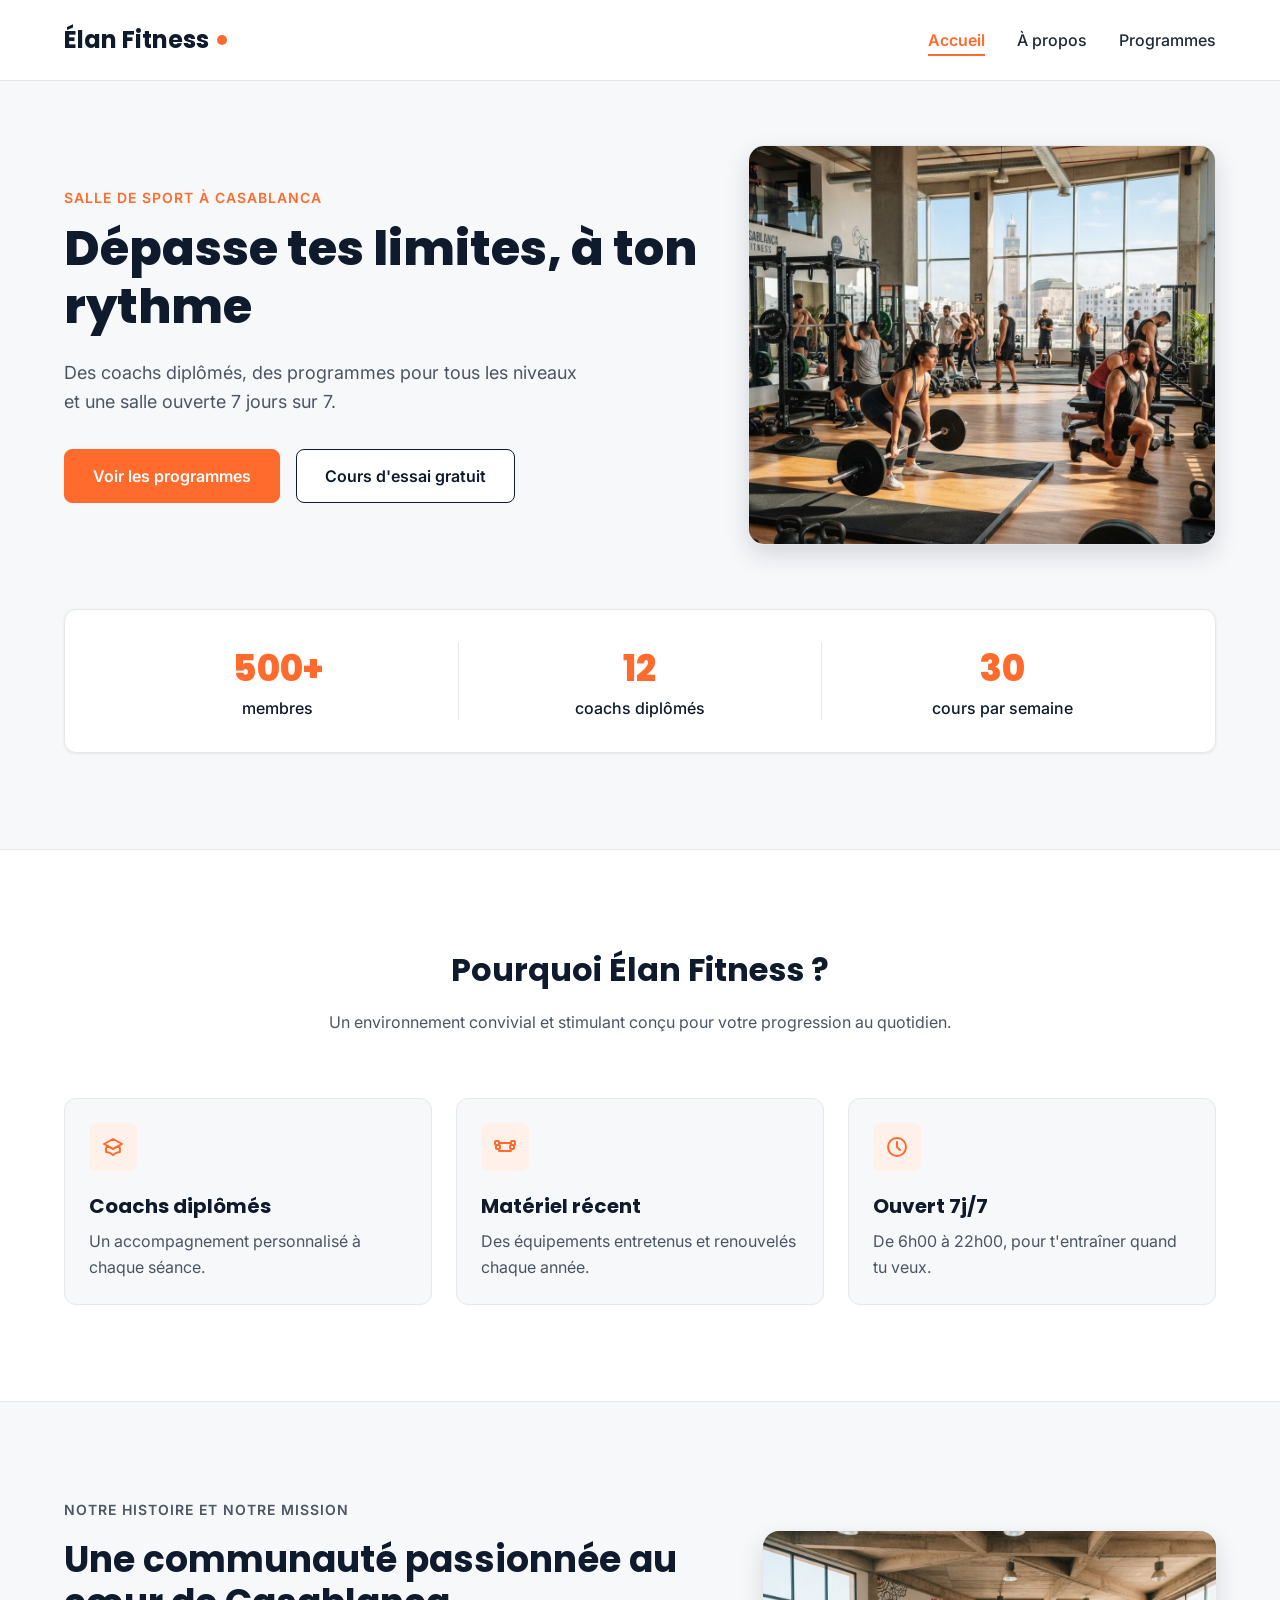
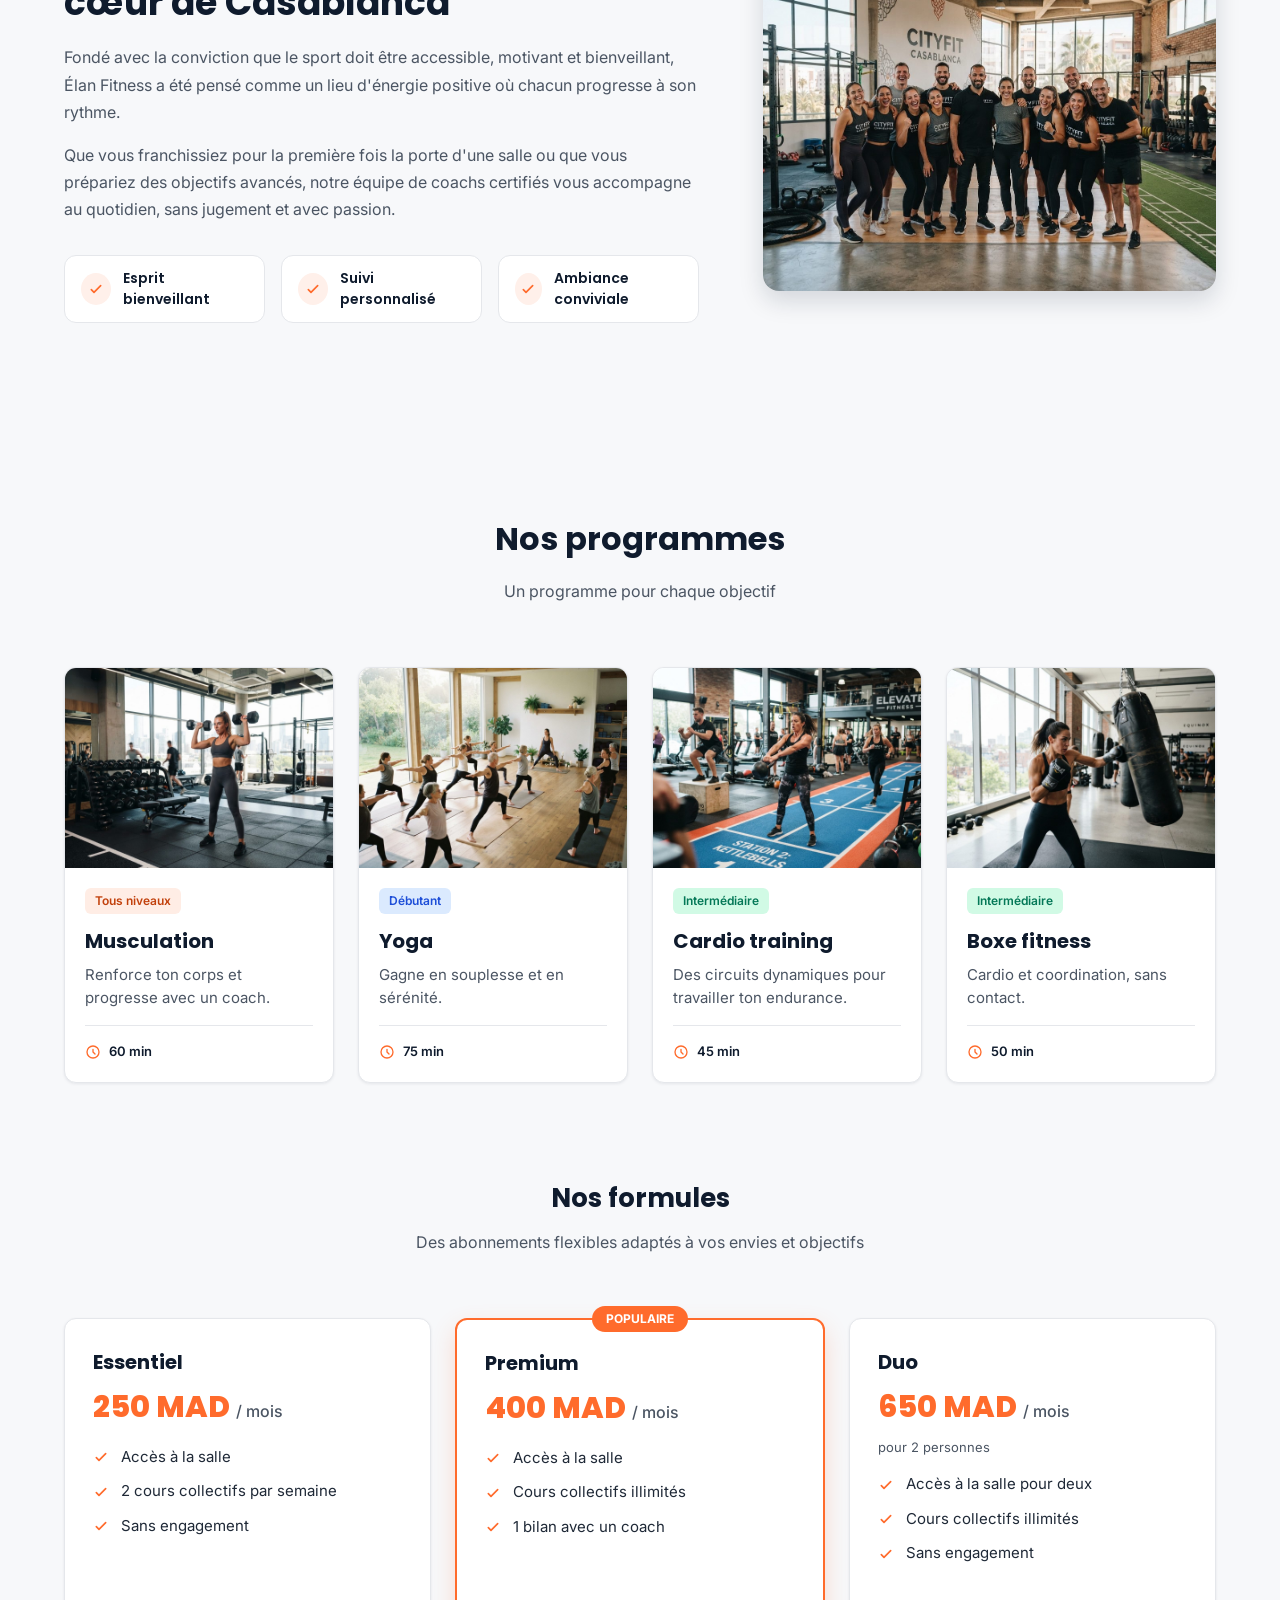
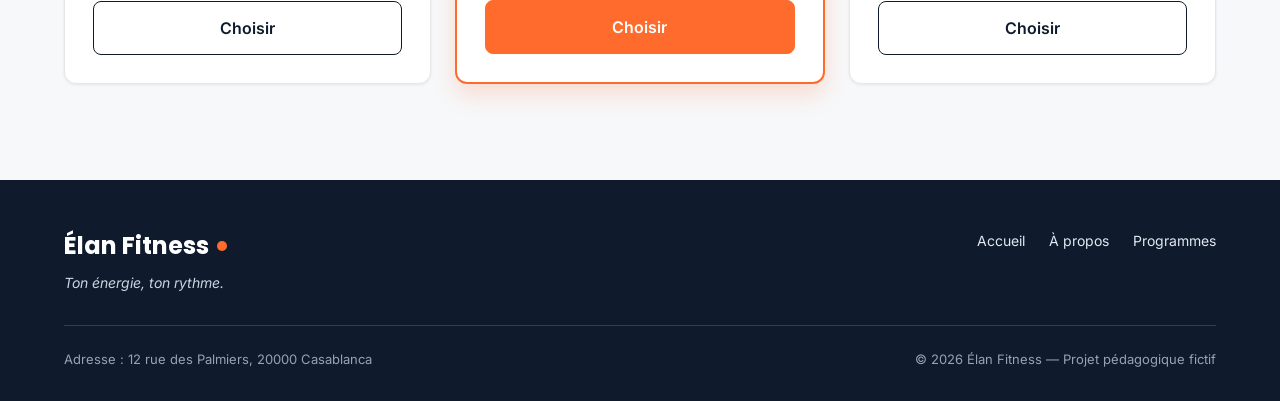
==== index.html @ 0b8c4fe3 "Initialisation du projet Élan Fitness" ====
<!DOCTYPE html>
<html lang="fr">
<head>
  <meta charset="UTF-8">
  <meta name="viewport" content="width=device-width, initial-scale=1">
  <meta name="description" content="Élan Fitness, salle de sport à Casablanca : musculation, yoga, cardio et boxe fitness avec des coachs diplômés. Réservez votre cours d'essai gratuit.">
  <title>Élan Fitness | Salle de sport à Casablanca</title>

  <link rel="preconnect" href="https://fonts.googleapis.com">
  <link rel="preconnect" href="https://fonts.gstatic.com" crossorigin>
  <link href="https://fonts.googleapis.com/css2?family=Inter:wght@400;500;600&family=Poppins:wght@600;700;800&display=swap" rel="stylesheet">

  <link rel="stylesheet" href="style.css">
</head>

<body>

  <header class="en-tete">
    <div class="conteneur en-tete-contenu">
      <a href="#accueil" class="logo">Élan Fitness</a>

      <nav aria-label="Navigation principale">
        <ul class="menu">
          <li><a href="#accueil" class="lien-actif">Accueil</a></li>
          <li><a href="#a-propos">À propos</a></li>
          <li><a href="#programmes">Programmes</a></li>
        </ul>
      </nav>
    </div>
  </header>

  <main>

    <section id="accueil" class="hero">
      <div class="conteneur">

        <div class="hero-contenu">
          <div class="hero-texte">
            <p class="sur-titre">Salle de sport à Casablanca</p>
            <h1>Dépasse tes limites, à ton rythme</h1>
            <p class="hero-description">
              Des coachs diplômés, des programmes pour tous les niveaux et une salle ouverte 7 jours sur 7.
            </p>
            <div class="boutons">
              <a href="#programmes" class="bouton bouton-principal">Voir les programmes</a>
              <a href="#contact" class="bouton bouton-secondaire">Cours d'essai gratuit</a>
            </div>
          </div>

          <img class="hero-image" src="img/hero.jpg" alt="Des personnes s'entraînent dans une salle de sport lumineuse à Casablanca">
        </div>

        <div class="chiffres">
          <div class="chiffre">
            <p class="chiffre-nombre">500+</p>
            <p>membres</p>
          </div>
          <div class="chiffre">
            <p class="chiffre-nombre">12</p>
            <p>coachs diplômés</p>
          </div>
          <div class="chiffre">
            <p class="chiffre-nombre">30</p>
            <p>cours par semaine</p>
          </div>
        </div>

      </div>
    </section>

    <section class="section section-blanche">
      <div class="conteneur">

        <div class="section-titre">
          <h2>Pourquoi Élan Fitness ?</h2>
          <p>Un environnement convivial et stimulant conçu pour votre progression au quotidien.</p>
        </div>

        <div class="cartes">
          <article class="carte carte-avantage">
            <div class="icone"><img src="img/icone-coach.svg" alt=""></div>
            <h3>Coachs diplômés</h3>
            <p>Un accompagnement personnalisé à chaque séance.</p>
          </article>

          <article class="carte carte-avantage">
            <div class="icone"><img src="img/icone-materiel.svg" alt=""></div>
            <h3>Matériel récent</h3>
            <p>Des équipements entretenus et renouvelés chaque année.</p>
          </article>

          <article class="carte carte-avantage">
            <div class="icone"><img src="img/icone-horloge.svg" alt=""></div>
            <h3>Ouvert 7j/7</h3>
            <p>De 6h00 à 22h00, pour t'entraîner quand tu veux.</p>
          </article>
        </div>

      </div>
    </section>

    <section id="a-propos" class="section">
      <div class="conteneur apropos-contenu">

        <div class="apropos-texte">
          <p class="sur-titre">Notre histoire et notre mission</p>
          <h2>Une communauté passionnée au cœur de Casablanca</h2>
          <p>
            Fondé avec la conviction que le sport doit être accessible, motivant et bienveillant,
            Élan Fitness a été pensé comme un lieu d'énergie positive où chacun progresse à son rythme.
          </p>
          <p>
            Que vous franchissiez pour la première fois la porte d'une salle ou que vous prépariez des
            objectifs avancés, notre équipe de coachs certifiés vous accompagne au quotidien, sans
            jugement et avec passion.
          </p>

          <ul class="valeurs">
            <li class="valeur">
              <div class="icone icone-petite"><img src="img/icone-check.svg" alt=""></div>
              <span>Esprit bienveillant</span>
            </li>
            <li class="valeur">
              <div class="icone icone-petite"><img src="img/icone-check.svg" alt=""></div>
              <span>Suivi personnalisé</span>
            </li>
            <li class="valeur">
              <div class="icone icone-petite"><img src="img/icone-check.svg" alt=""></div>
              <span>Ambiance conviviale</span>
            </li>
          </ul>
        </div>

        <img class="apropos-image" src="img/equipe.jpg" alt="L'équipe de coachs d'Élan Fitness réunie dans la salle">

      </div>
    </section>

    <section id="programmes" class="section">
      <div class="conteneur">

        <div class="section-titre">
          <h2>Nos programmes</h2>
          <p>Un programme pour chaque objectif</p>
        </div>

        <div class="cartes">

          <article class="carte carte-programme">
            <img src="img/musculation.jpg" alt="Une sportive soulève des haltères dans l'espace musculation">
            <div class="programme-corps">
              <span class="etiquette etiquette-orange">Tous niveaux</span>
              <h3>Musculation</h3>
              <p>Renforce ton corps et progresse avec un coach.</p>
              <p class="duree"><img src="img/icone-duree.svg" alt="">60 min</p>
            </div>
          </article>

          <article class="carte carte-programme">
            <img src="img/yoga.jpg" alt="Un groupe pratique le yoga sur des tapis dans une salle lumineuse">
            <div class="programme-corps">
              <span class="etiquette etiquette-bleue">Débutant</span>
              <h3>Yoga</h3>
              <p>Gagne en souplesse et en sérénité.</p>
              <p class="duree"><img src="img/icone-duree.svg" alt="">75 min</p>
            </div>
          </article>

          <article class="carte carte-programme">
            <img src="img/cardio.jpg" alt="Des sportifs suivent un circuit de cardio training avec des kettlebells">
            <div class="programme-corps">
              <span class="etiquette etiquette-verte">Intermédiaire</span>
              <h3>Cardio training</h3>
              <p>Des circuits dynamiques pour travailler ton endurance.</p>
              <p class="duree"><img src="img/icone-duree.svg" alt="">45 min</p>
            </div>
          </article>

          <article class="carte carte-programme">
            <img src="img/boxe.jpg" alt="Une sportive frappe un sac de frappe pendant un cours de boxe fitness">
            <div class="programme-corps">
              <span class="etiquette etiquette-verte">Intermédiaire</span>
              <h3>Boxe fitness</h3>
              <p>Cardio et coordination, sans contact.</p>
              <p class="duree"><img src="img/icone-duree.svg" alt="">50 min</p>
            </div>
          </article>

        </div>

        <div class="formules">

          <div class="section-titre">
            <h3>Nos formules</h3>
            <p>Des abonnements flexibles adaptés à vos envies et objectifs</p>
          </div>

          <div class="cartes">

            <article class="carte formule">
              <h4>Essentiel</h4>
              <p class="prix">250 MAD <span>/ mois</span></p>
              <ul class="formule-liste">
                <li>Accès à la salle</li>
                <li>2 cours collectifs par semaine</li>
                <li>Sans engagement</li>
              </ul>
              <a href="#contact" class="bouton bouton-secondaire">Choisir</a>
            </article>

            <article class="carte formule formule-populaire">
              <p class="badge-populaire">Populaire</p>
              <h4>Premium</h4>
              <p class="prix">400 MAD <span>/ mois</span></p>
              <ul class="formule-liste">
                <li>Accès à la salle</li>
                <li>Cours collectifs illimités</li>
                <li>1 bilan avec un coach</li>
              </ul>
              <a href="#contact" class="bouton bouton-principal">Choisir</a>
            </article>

            <article class="carte formule">
              <h4>Duo</h4>
              <p class="prix">650 MAD <span>/ mois</span></p>
              <p class="prix-note">pour 2 personnes</p>
              <ul class="formule-liste">
                <li>Accès à la salle pour deux</li>
                <li>Cours collectifs illimités</li>
                <li>Sans engagement</li>
              </ul>
              <a href="#contact" class="bouton bouton-secondaire">Choisir</a>
            </article>

          </div>
        </div>

      </div>
    </section>

  </main>

  <footer class="pied-de-page">
    <div class="conteneur">

      <div class="pied-haut">
        <div>
          <p class="logo logo-clair">Élan Fitness</p>
          <p class="slogan">Ton énergie, ton rythme.</p>
        </div>

        <nav aria-label="Navigation du pied de page">
          <ul class="menu menu-pied">
            <li><a href="#accueil">Accueil</a></li>
            <li><a href="#a-propos">À propos</a></li>
            <li><a href="#programmes">Programmes</a></li>
          </ul>
        </nav>
      </div>

      <div class="pied-bas">
        <p>Adresse : 12 rue des Palmiers, 20000 Casablanca</p>
        <p>&copy; 2026 Élan Fitness — Projet pédagogique fictif</p>
      </div>

    </div>
  </footer>

</body>
</html>
---- style.css ----
* {
  box-sizing: border-box;
  margin: 0;
  padding: 0;
}

html {
  scroll-behavior: smooth;
}

body {
  font-family: 'Inter', Arial, sans-serif;
  font-size: 16px;
  line-height: 1.5;
  color: #1F2937;
  background-color: #F7F8FA;
}

h1, h2, h3, h4 {
  font-family: 'Poppins', Arial, sans-serif;
  color: #0F1B2D;
}

a {
  color: inherit;
  text-decoration: none;
}

ul {
  list-style: none;
}

img {
  display: block;
  max-width: 100%;
}

a:focus-visible,
button:focus-visible {
  outline: 3px solid #FF6B2C;
  outline-offset: 2px;
}

.conteneur {
  width: 100%;
  max-width: 1200px;
  margin: 0 auto;
  padding: 0 24px;
}

.section {
  padding: 96px 0;
}

.section-blanche {
  background-color: #FFFFFF;
  border-top: 1px solid #E5E7EB;
  border-bottom: 1px solid #E5E7EB;
}

.section-titre {
  max-width: 640px;
  margin: 0 auto 64px;
  text-align: center;
}

.section-titre h2 {
  font-size: 32px;
  margin-bottom: 16px;
}

.section-titre h3 {
  font-size: 26px;
  margin-bottom: 12px;
}

.section-titre p {
  color: #4B5563;
}

.sur-titre {
  font-size: 14px;
  font-weight: 600;
  color: #FF6B2C;
  text-transform: uppercase;
  letter-spacing: 1px;
  margin-bottom: 12px;
}

.bouton {
  display: inline-block;
  padding: 14px 28px;
  border-radius: 8px;
  font-size: 16px;
  font-weight: 600;
  text-align: center;
  cursor: pointer;
}

.bouton-principal {
  background-color: #FF6B2C;
  border: 1px solid #FF6B2C;
  color: #FFFFFF;
}

.bouton-principal:hover {
  background-color: #F05817;
}

.bouton-secondaire {
  background-color: #FFFFFF;
  border: 1px solid #0F1B2D;
  color: #0F1B2D;
}

.bouton-secondaire:hover {
  background-color: #F3F4F6;
}

.cartes {
  display: flex;
  gap: 24px;
}

.carte {
  flex: 1;
  background-color: #FFFFFF;
  border: 1px solid #E5E7EB;
  border-radius: 12px;
  box-shadow: 0 1px 3px rgba(15, 27, 45, 0.08);
}

.icone {
  width: 48px;
  height: 48px;
  background-color: #FFF0EA;
  border-radius: 8px;
  display: flex;
  align-items: center;
  justify-content: center;
}

.icone img {
  width: 24px;
  height: 24px;
}

.icone-petite {
  width: 32px;
  height: 32px;
  border-radius: 50%;
}

.icone-petite img {
  width: 16px;
  height: 16px;
}

.en-tete {
  position: sticky;
  top: 0;
  z-index: 10;
  background-color: #FFFFFF;
  border-bottom: 1px solid #E5E7EB;
}

.en-tete-contenu {
  height: 80px;
  display: flex;
  align-items: center;
  justify-content: space-between;
}

.logo {
  display: flex;
  align-items: center;
  font-family: 'Poppins', Arial, sans-serif;
  font-size: 24px;
  font-weight: 700;
  color: #0F1B2D;
}

.logo::after {
  content: "";
  width: 10px;
  height: 10px;
  margin-left: 8px;
  background-color: #FF6B2C;
  border-radius: 50%;
}

.menu {
  display: flex;
  gap: 32px;
}

.menu a {
  font-weight: 500;
  padding-bottom: 4px;
  border-bottom: 2px solid transparent;
}

.menu a:hover {
  color: #FF6B2C;
}

.menu .lien-actif {
  color: #FF6B2C;
  font-weight: 600;
  border-bottom-color: #FF6B2C;
}

.hero {
  padding: 64px 0 96px;
}

.hero-contenu {
  display: flex;
  align-items: center;
  gap: 32px;
}

.hero-texte {
  flex: 7;
}

.hero-texte h1 {
  font-size: 48px;
  font-weight: 800;
  line-height: 1.2;
  margin-bottom: 24px;
}

.hero-description {
  max-width: 520px;
  font-size: 18px;
  line-height: 1.6;
  color: #4B5563;
  margin-bottom: 32px;
}

.boutons {
  display: flex;
  flex-wrap: wrap;
  gap: 16px;
}

.hero-image {
  flex: 5;
  min-width: 0;
  height: 400px;
  object-fit: cover;
  border-radius: 16px;
  border: 1px solid #E5E7EB;
  box-shadow: 0 10px 25px rgba(15, 27, 45, 0.15);
}

.chiffres {
  display: flex;
  margin-top: 64px;
  padding: 32px;
  background-color: #FFFFFF;
  border: 1px solid #E5E7EB;
  border-radius: 12px;
  box-shadow: 0 1px 3px rgba(15, 27, 45, 0.08);
}

.chiffre {
  flex: 1;
  text-align: center;
  font-weight: 500;
  color: #0F1B2D;
}

.chiffre + .chiffre {
  border-left: 1px solid #E5E7EB;
}

.chiffre-nombre {
  font-family: 'Poppins', Arial, sans-serif;
  font-size: 36px;
  font-weight: 800;
  color: #FF6B2C;
}

.carte-avantage {
  padding: 24px;
  background-color: #F7F8FA;
  box-shadow: none;
}

.carte-avantage .icone {
  margin-bottom: 20px;
}

.carte-avantage h3 {
  font-size: 20px;
  margin-bottom: 8px;
}

.carte-avantage p {
  color: #4B5563;
  line-height: 1.6;
}

.apropos-contenu {
  display: flex;
  align-items: center;
  gap: 64px;
}

.apropos-texte {
  flex: 7;
}

.apropos-texte h2 {
  font-size: 36px;
  line-height: 1.2;
  margin-bottom: 20px;
}

.apropos-texte p {
  color: #4B5563;
  line-height: 1.7;
  margin-bottom: 16px;
}

.valeurs {
  display: flex;
  gap: 16px;
  margin-top: 32px;
}

.valeur {
  flex: 1;
  display: flex;
  align-items: center;
  gap: 12px;
  padding: 12px 16px;
  background-color: #FFFFFF;
  border: 1px solid #E5E7EB;
  border-radius: 12px;
  font-family: 'Poppins', Arial, sans-serif;
  font-size: 14px;
  font-weight: 600;
  color: #0F1B2D;
}

.apropos-image {
  flex: 5;
  min-width: 0;
  height: 360px;
  object-fit: cover;
  border-radius: 16px;
  box-shadow: 0 10px 25px rgba(15, 27, 45, 0.15);
}

.carte-programme {
  display: flex;
  flex-direction: column;
  overflow: hidden;
}

.carte-programme > img {
  width: 100%;
  height: 200px;
  object-fit: cover;
}

.programme-corps {
  flex: 1;
  display: flex;
  flex-direction: column;
  padding: 20px;
}

.programme-corps h3 {
  font-size: 20px;
  margin-bottom: 8px;
}

.programme-corps p {
  font-size: 15px;
  color: #4B5563;
}

.etiquette {
  align-self: flex-start;
  padding: 4px 10px;
  margin-bottom: 12px;
  border-radius: 6px;
  font-size: 12px;
  font-weight: 600;
}

.etiquette-orange {
  background-color: #FFEDE5;
  color: #C2410C;
}

.etiquette-bleue {
  background-color: #DBEAFE;
  color: #1D4ED8;
}

.etiquette-verte {
  background-color: #D1FAE5;
  color: #047857;
}

.programme-corps .duree {
  display: flex;
  align-items: center;
  gap: 8px;
  margin-top: auto;
  padding-top: 16px;
  border-top: 1px solid #E5E7EB;
  font-size: 13px;
  font-weight: 600;
  color: #0F1B2D;
}

.programme-corps h3 + p {
  margin-bottom: 16px;
}

.duree img {
  width: 16px;
  height: 16px;
}

.formules {
  margin-top: 96px;
}

.formule {
  position: relative;
  display: flex;
  flex-direction: column;
  padding: 28px;
}

.formule h4 {
  font-size: 20px;
}

.prix {
  margin: 8px 0 16px;
  font-family: 'Poppins', Arial, sans-serif;
  font-size: 30px;
  font-weight: 800;
  color: #FF6B2C;
}

.prix span {
  font-family: 'Inter', Arial, sans-serif;
  font-size: 16px;
  font-weight: 500;
  color: #4B5563;
}

.prix-note {
  margin: -8px 0 16px;
  font-size: 13px;
  color: #4B5563;
}

.formule-liste {
  flex: 1;
  margin-bottom: 24px;
}

.formule-liste li {
  padding-left: 28px;
  margin-bottom: 12px;
  font-size: 15px;
  background-image: url('img/icone-check.svg');
  background-repeat: no-repeat;
  background-position: left center;
  background-size: 16px;
}

.formule .bouton {
  display: block;
}

.formule-populaire {
  border: 2px solid #FF6B2C;
  box-shadow: 0 10px 25px rgba(255, 107, 44, 0.2);
}

.badge-populaire {
  position: absolute;
  top: -14px;
  left: 50%;
  transform: translateX(-50%);
  padding: 4px 14px;
  background-color: #FF6B2C;
  border-radius: 999px;
  font-size: 12px;
  font-weight: 700;
  text-transform: uppercase;
  color: #FFFFFF;
}

.pied-de-page {
  padding: 48px 0 32px;
  background-color: #0F1B2D;
  color: #FFFFFF;
}

.pied-haut {
  display: flex;
  justify-content: space-between;
  align-items: flex-start;
  padding-bottom: 32px;
  border-bottom: 1px solid rgba(255, 255, 255, 0.15);
}

.logo-clair {
  color: #FFFFFF;
}

.slogan {
  margin-top: 8px;
  font-size: 14px;
  font-style: italic;
  color: #CBD5E1;
}

.menu-pied {
  gap: 24px;
}

.menu-pied a {
  font-size: 14px;
  font-weight: 400;
  color: #E2E8F0;
}

.pied-bas {
  display: flex;
  justify-content: space-between;
  margin-top: 24px;
  font-size: 13px;
  color: #94A3B8;
}
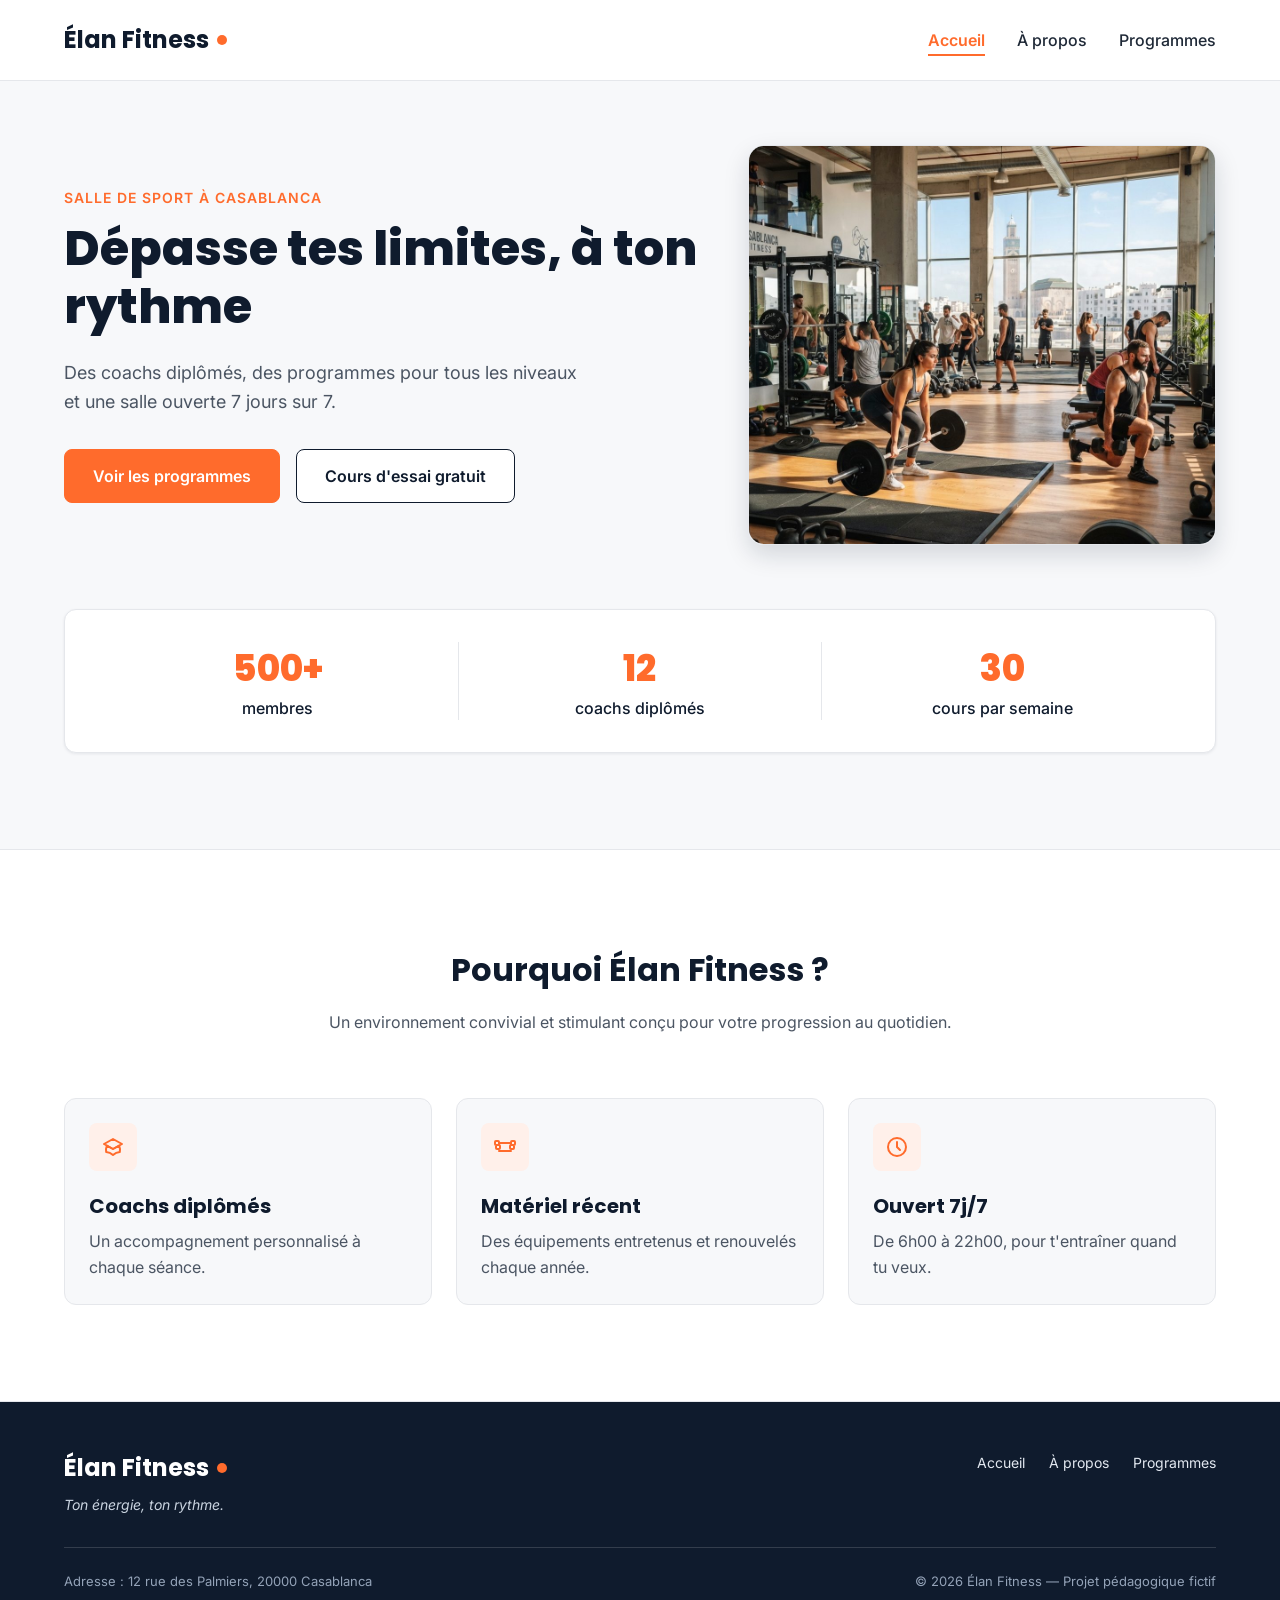
==== commit 267c0f63: "corriger un erreur dans programme.html" ====
--- a/index.html
+++ b/index.html
@@ -17,13 +17,13 @@
 
   <header class="en-tete">
     <div class="conteneur en-tete-contenu">
-      <a href="#accueil" class="logo">Élan Fitness</a>
+      <a href="index.html" class="logo">Élan Fitness</a>
 
       <nav aria-label="Navigation principale">
         <ul class="menu">
-          <li><a href="#accueil" class="lien-actif">Accueil</a></li>
-          <li><a href="#a-propos">À propos</a></li>
-          <li><a href="#programmes">Programmes</a></li>
+          <li><a href="index.html" class="lien-actif">Accueil</a></li>
+          <li><a href="a_propos.html">À propos</a></li>
+          <li><a href="programme.html">Programmes</a></li>
         </ul>
       </nav>
     </div>
@@ -42,8 +42,8 @@
               Des coachs diplômés, des programmes pour tous les niveaux et une salle ouverte 7 jours sur 7.
             </p>
             <div class="boutons">
-              <a href="#programmes" class="bouton bouton-principal">Voir les programmes</a>
-              <a href="#contact" class="bouton bouton-secondaire">Cours d'essai gratuit</a>
+              <a href="programme.html" class="bouton bouton-principal">Voir les programmes</a>
+              <a href="contact.html" class="bouton bouton-secondaire">Cours d'essai gratuit</a>
             </div>
           </div>
 
@@ -99,7 +99,7 @@
       </div>
     </section>
 
-    <section id="a-propos" class="section">
+    <!-- <section id="a-propos" class="section">
       <div class="conteneur apropos-contenu">
 
         <div class="apropos-texte">
@@ -134,9 +134,9 @@
         <img class="apropos-image" src="img/equipe.jpg" alt="L'équipe de coachs d'Élan Fitness réunie dans la salle">
 
       </div>
-    </section>
-
-    <section id="programmes" class="section">
+    </section> -->
+
+   <!-- <section id="programmes" class="section">
       <div class="conteneur">
 
         <div class="section-titre">
@@ -236,7 +236,7 @@
         </div>
 
       </div>
-    </section>
+    </section> -->
 
   </main>
 
--- a/style.css
+++ b/style.css
@@ -545,3 +545,17 @@
   font-size: 13px;
   color: #94A3B8;
 }
+
+
+.contact{
+  background-color: #E89951;
+  padding: 10px;
+  width: fit-content;
+  margin: 100PX auto ;
+  border-radius: 10%;
+  
+}
+.contact label{
+  color: #000000;
+
+}
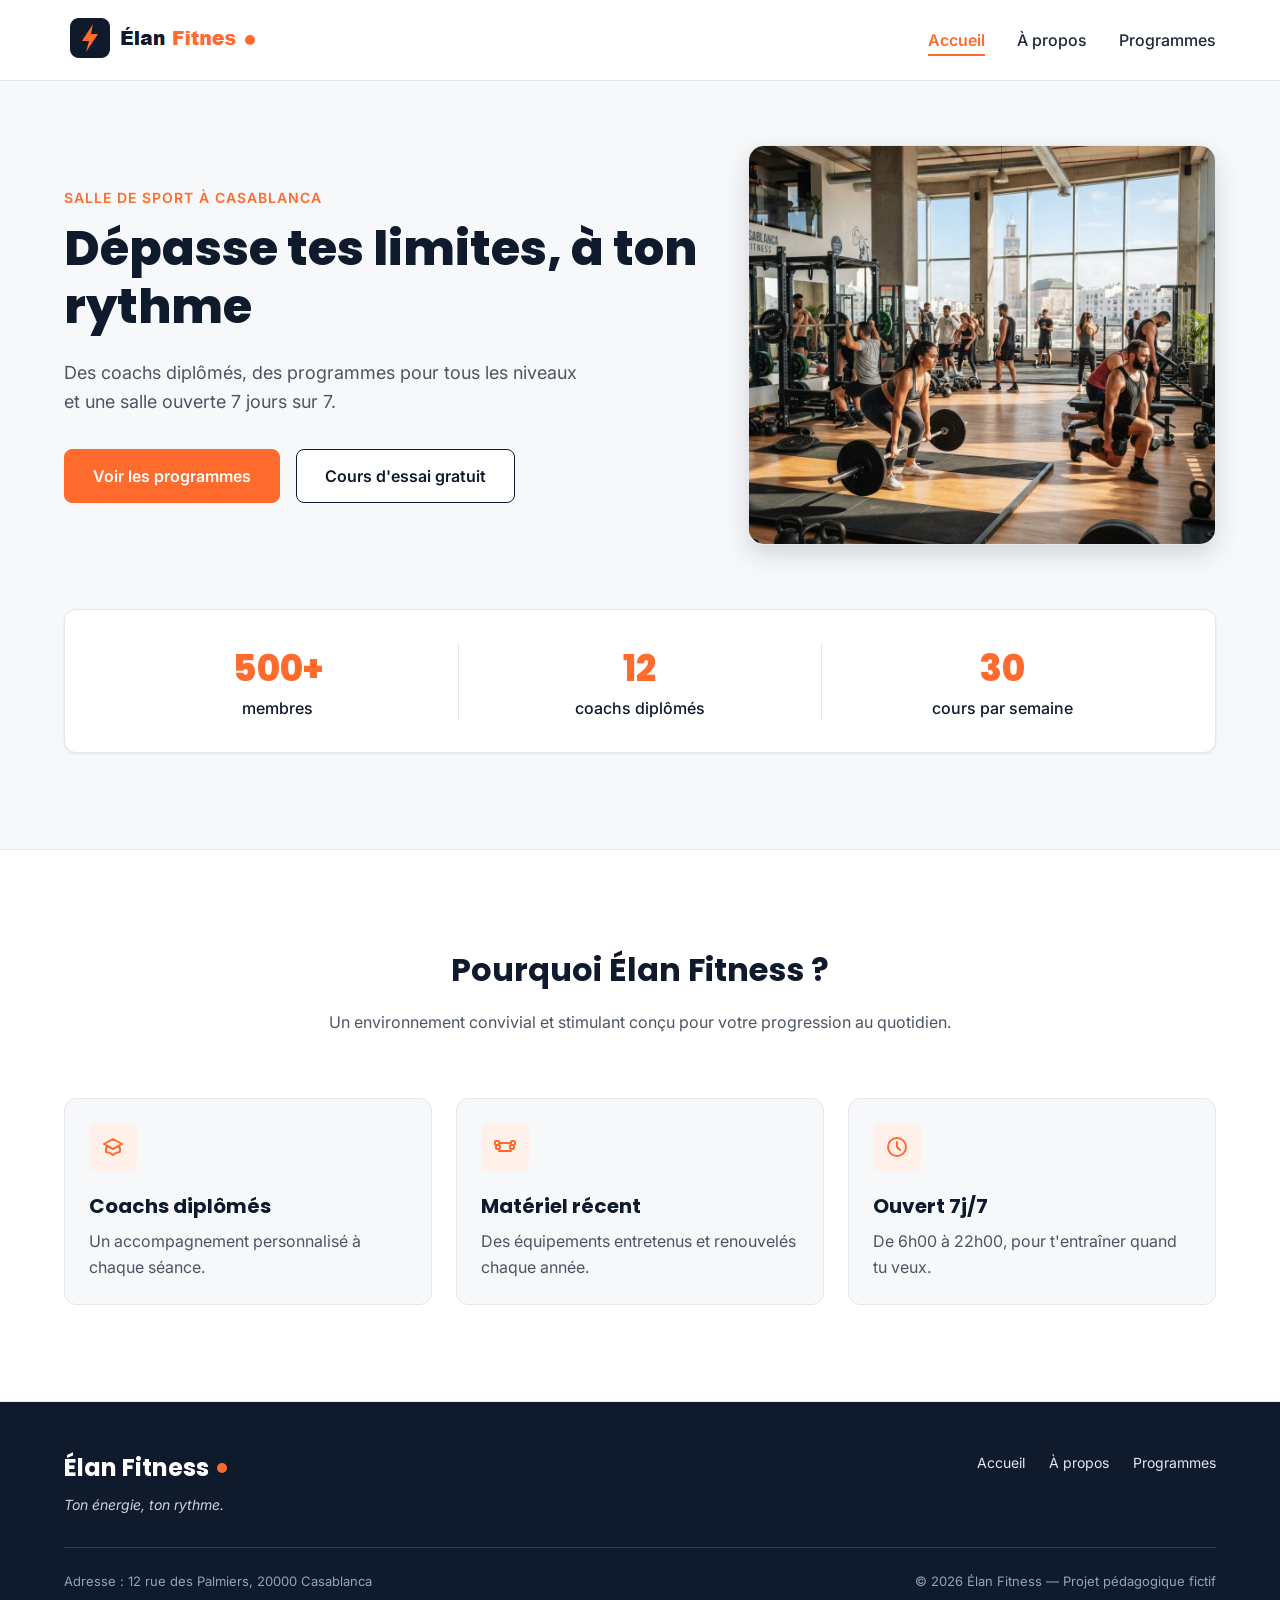
==== commit c6636966: "cree page contact +corriger les button + cree une logo" ====
--- a/index.html
+++ b/index.html
@@ -17,7 +17,7 @@
 
   <header class="en-tete">
     <div class="conteneur en-tete-contenu">
-      <a href="index.html" class="logo">Élan Fitness</a>
+      <a href="index.html" class="logo"><img src="img/image.png" alt=""></a>
 
       <nav aria-label="Navigation principale">
         <ul class="menu">
--- a/style.css
+++ b/style.css
@@ -546,16 +546,3 @@
   color: #94A3B8;
 }
 
-
-.contact{
-  background-color: #E89951;
-  padding: 10px;
-  width: fit-content;
-  margin: 100PX auto ;
-  border-radius: 10%;
-  
-}
-.contact label{
-  color: #000000;
-
-}
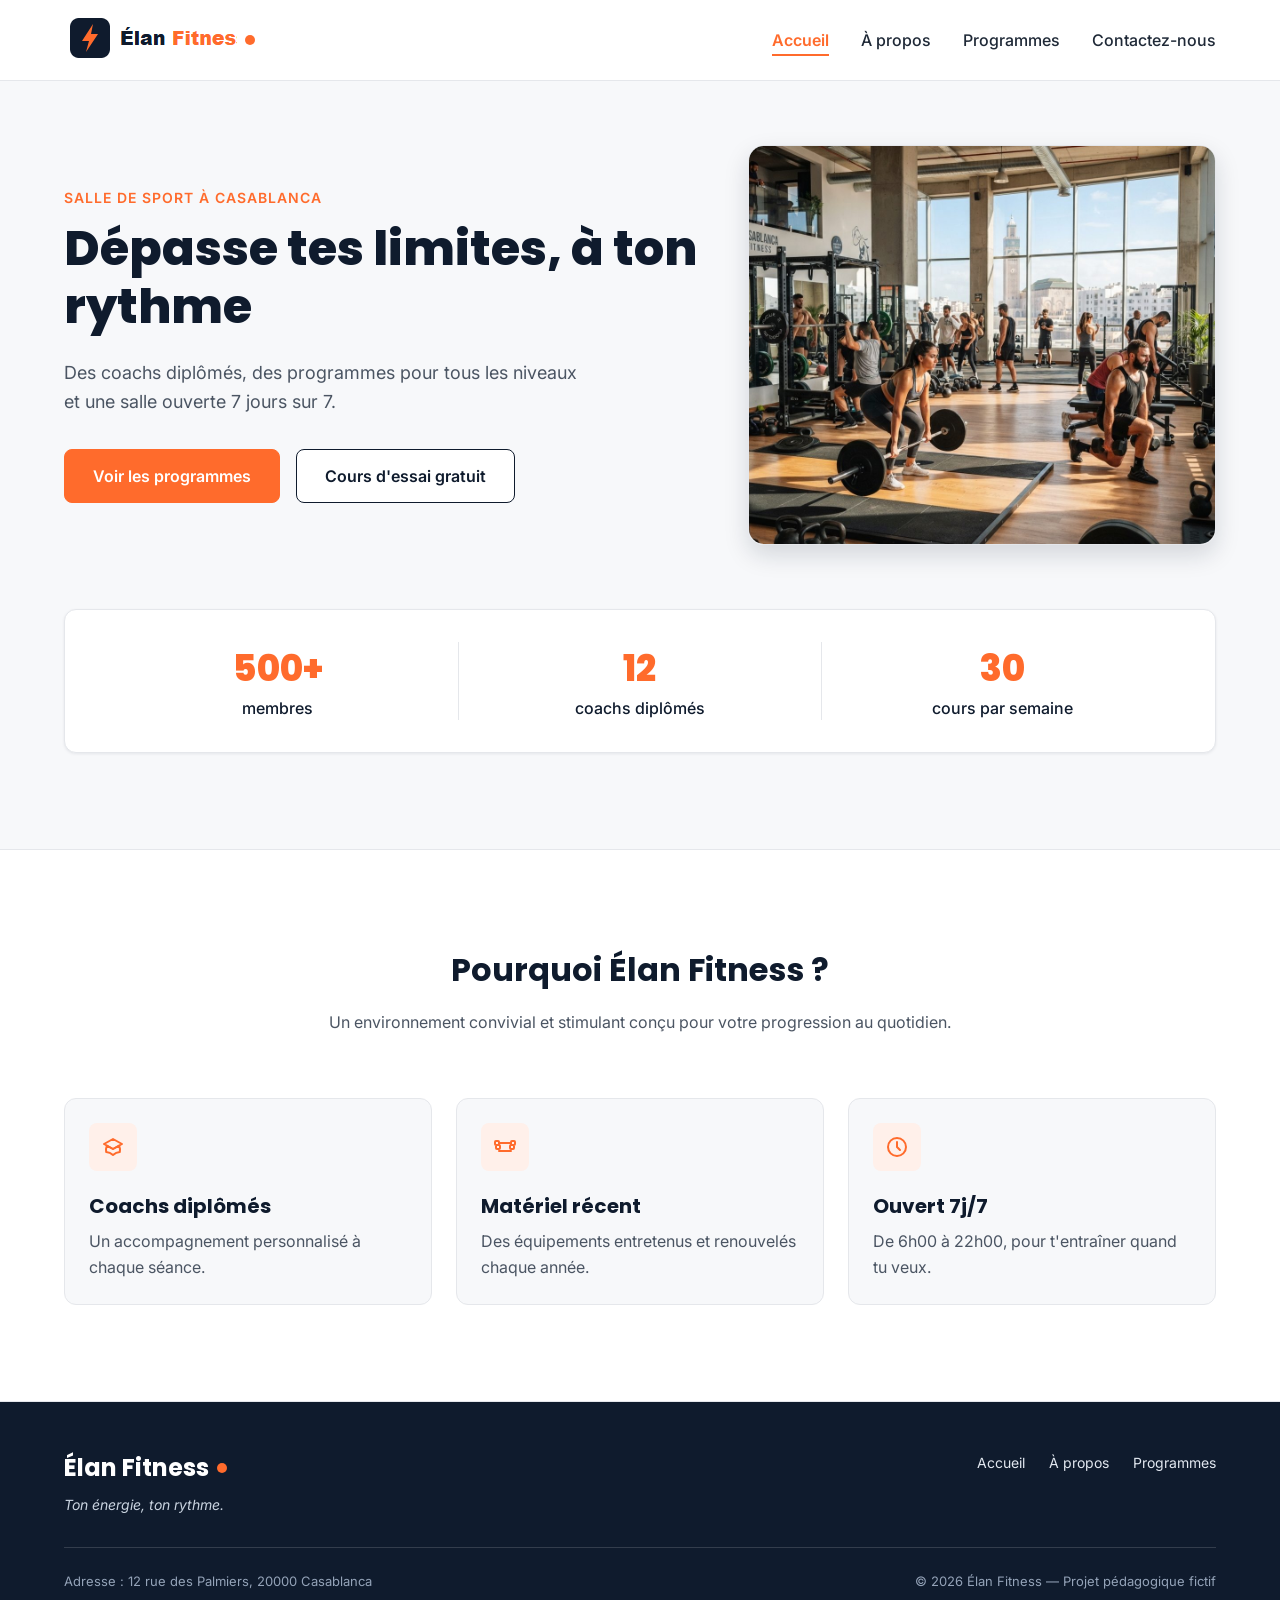
==== commit a8bf21c5: "ajouter button contact dans header" ====
--- a/index.html
+++ b/index.html
@@ -24,6 +24,7 @@
           <li><a href="index.html" class="lien-actif">Accueil</a></li>
           <li><a href="a_propos.html">À propos</a></li>
           <li><a href="programme.html">Programmes</a></li>
+          <li><a href="contact.html">Contactez-nous</a></li>
         </ul>
       </nav>
     </div>
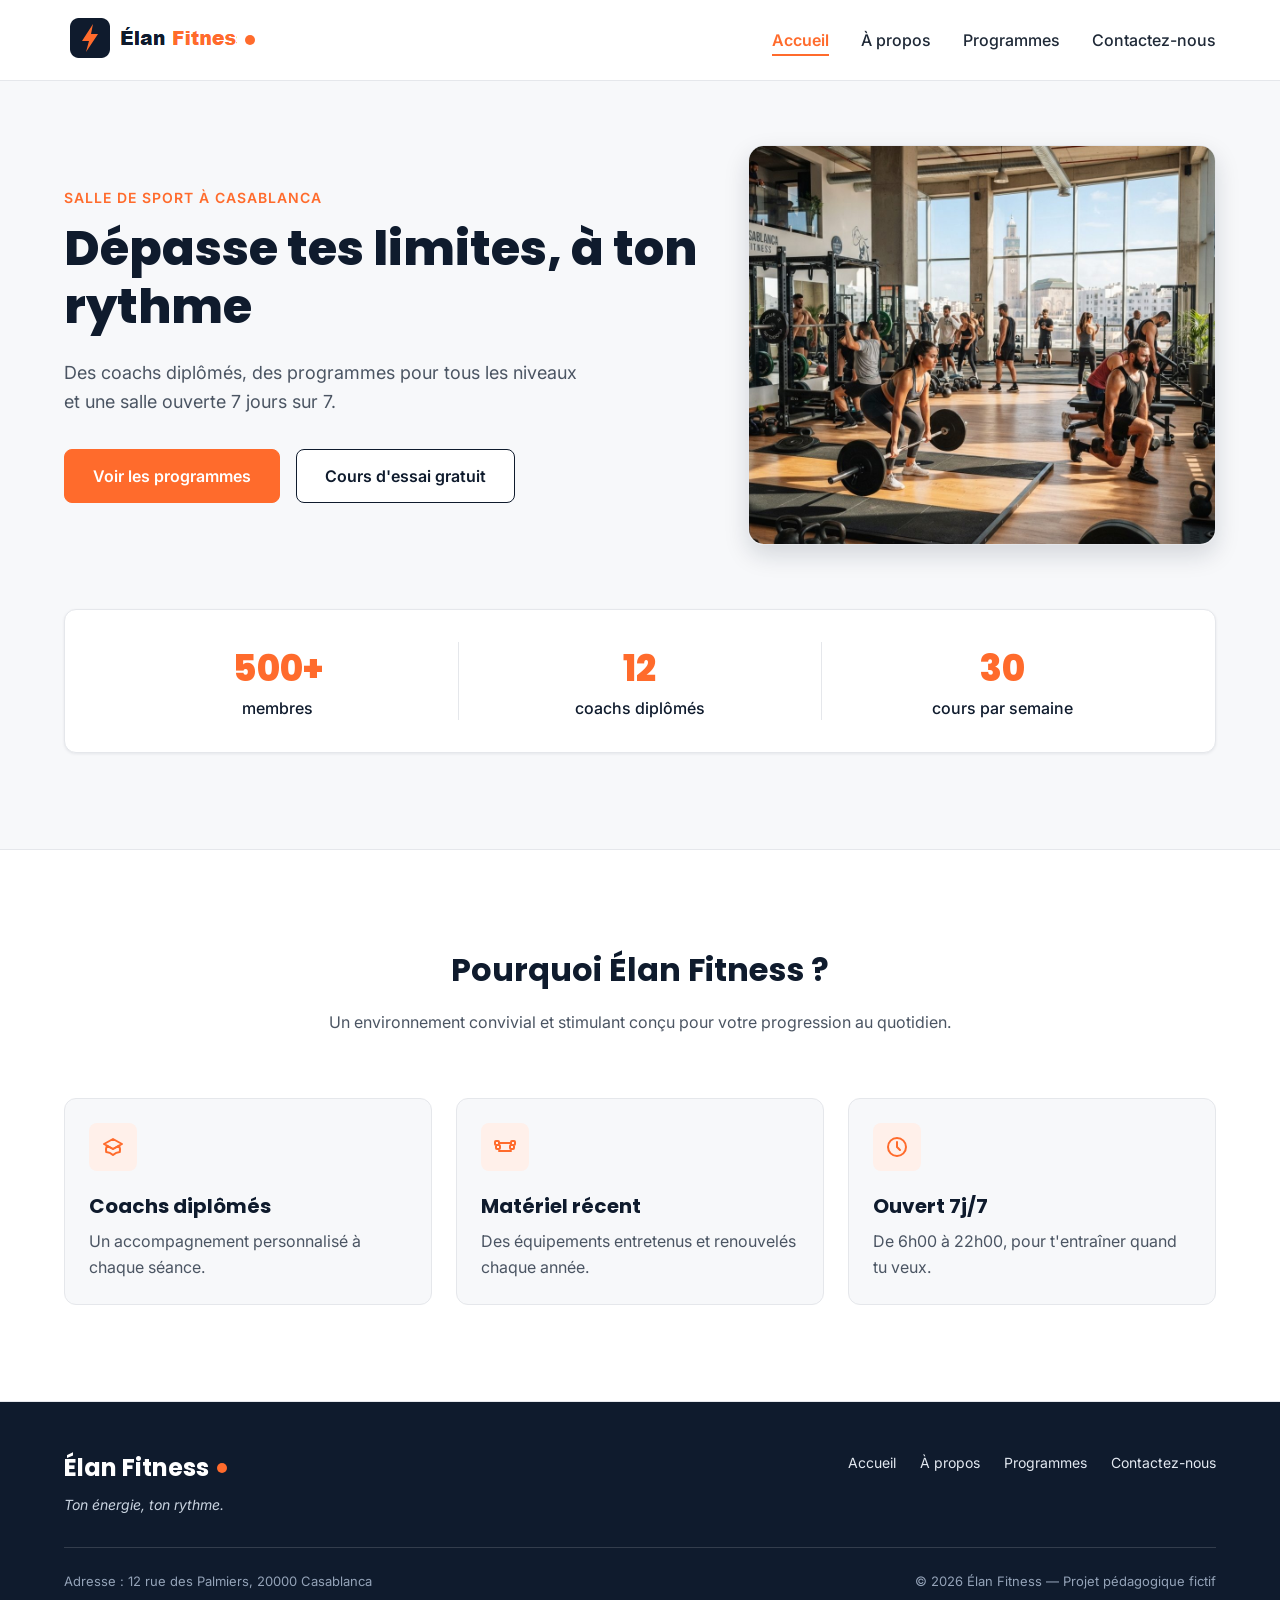
==== commit 74b971e9: "terminer 3eme tache: verification et modification" ====
--- a/index.html
+++ b/index.html
@@ -13,7 +13,7 @@
   <link rel="stylesheet" href="style.css">
 </head>
 
-<body>
+<body class="accueil">
 
   <header class="en-tete">
     <div class="conteneur en-tete-contenu">
@@ -21,7 +21,7 @@
 
       <nav aria-label="Navigation principale">
         <ul class="menu">
-          <li><a href="index.html" class="lien-actif">Accueil</a></li>
+          <li><a href="index.html" >Accueil</a></li>
           <li><a href="a_propos.html">À propos</a></li>
           <li><a href="programme.html">Programmes</a></li>
           <li><a href="contact.html">Contactez-nous</a></li>
@@ -100,144 +100,6 @@
       </div>
     </section>
 
-    <!-- <section id="a-propos" class="section">
-      <div class="conteneur apropos-contenu">
-
-        <div class="apropos-texte">
-          <p class="sur-titre">Notre histoire et notre mission</p>
-          <h2>Une communauté passionnée au cœur de Casablanca</h2>
-          <p>
-            Fondé avec la conviction que le sport doit être accessible, motivant et bienveillant,
-            Élan Fitness a été pensé comme un lieu d'énergie positive où chacun progresse à son rythme.
-          </p>
-          <p>
-            Que vous franchissiez pour la première fois la porte d'une salle ou que vous prépariez des
-            objectifs avancés, notre équipe de coachs certifiés vous accompagne au quotidien, sans
-            jugement et avec passion.
-          </p>
-
-          <ul class="valeurs">
-            <li class="valeur">
-              <div class="icone icone-petite"><img src="img/icone-check.svg" alt=""></div>
-              <span>Esprit bienveillant</span>
-            </li>
-            <li class="valeur">
-              <div class="icone icone-petite"><img src="img/icone-check.svg" alt=""></div>
-              <span>Suivi personnalisé</span>
-            </li>
-            <li class="valeur">
-              <div class="icone icone-petite"><img src="img/icone-check.svg" alt=""></div>
-              <span>Ambiance conviviale</span>
-            </li>
-          </ul>
-        </div>
-
-        <img class="apropos-image" src="img/equipe.jpg" alt="L'équipe de coachs d'Élan Fitness réunie dans la salle">
-
-      </div>
-    </section> -->
-
-   <!-- <section id="programmes" class="section">
-      <div class="conteneur">
-
-        <div class="section-titre">
-          <h2>Nos programmes</h2>
-          <p>Un programme pour chaque objectif</p>
-        </div>
-
-        <div class="cartes">
-
-          <article class="carte carte-programme">
-            <img src="img/musculation.jpg" alt="Une sportive soulève des haltères dans l'espace musculation">
-            <div class="programme-corps">
-              <span class="etiquette etiquette-orange">Tous niveaux</span>
-              <h3>Musculation</h3>
-              <p>Renforce ton corps et progresse avec un coach.</p>
-              <p class="duree"><img src="img/icone-duree.svg" alt="">60 min</p>
-            </div>
-          </article>
-
-          <article class="carte carte-programme">
-            <img src="img/yoga.jpg" alt="Un groupe pratique le yoga sur des tapis dans une salle lumineuse">
-            <div class="programme-corps">
-              <span class="etiquette etiquette-bleue">Débutant</span>
-              <h3>Yoga</h3>
-              <p>Gagne en souplesse et en sérénité.</p>
-              <p class="duree"><img src="img/icone-duree.svg" alt="">75 min</p>
-            </div>
-          </article>
-
-          <article class="carte carte-programme">
-            <img src="img/cardio.jpg" alt="Des sportifs suivent un circuit de cardio training avec des kettlebells">
-            <div class="programme-corps">
-              <span class="etiquette etiquette-verte">Intermédiaire</span>
-              <h3>Cardio training</h3>
-              <p>Des circuits dynamiques pour travailler ton endurance.</p>
-              <p class="duree"><img src="img/icone-duree.svg" alt="">45 min</p>
-            </div>
-          </article>
-
-          <article class="carte carte-programme">
-            <img src="img/boxe.jpg" alt="Une sportive frappe un sac de frappe pendant un cours de boxe fitness">
-            <div class="programme-corps">
-              <span class="etiquette etiquette-verte">Intermédiaire</span>
-              <h3>Boxe fitness</h3>
-              <p>Cardio et coordination, sans contact.</p>
-              <p class="duree"><img src="img/icone-duree.svg" alt="">50 min</p>
-            </div>
-          </article>
-
-        </div>
-
-        <div class="formules">
-
-          <div class="section-titre">
-            <h3>Nos formules</h3>
-            <p>Des abonnements flexibles adaptés à vos envies et objectifs</p>
-          </div>
-
-          <div class="cartes">
-
-            <article class="carte formule">
-              <h4>Essentiel</h4>
-              <p class="prix">250 MAD <span>/ mois</span></p>
-              <ul class="formule-liste">
-                <li>Accès à la salle</li>
-                <li>2 cours collectifs par semaine</li>
-                <li>Sans engagement</li>
-              </ul>
-              <a href="#contact" class="bouton bouton-secondaire">Choisir</a>
-            </article>
-
-            <article class="carte formule formule-populaire">
-              <p class="badge-populaire">Populaire</p>
-              <h4>Premium</h4>
-              <p class="prix">400 MAD <span>/ mois</span></p>
-              <ul class="formule-liste">
-                <li>Accès à la salle</li>
-                <li>Cours collectifs illimités</li>
-                <li>1 bilan avec un coach</li>
-              </ul>
-              <a href="#contact" class="bouton bouton-principal">Choisir</a>
-            </article>
-
-            <article class="carte formule">
-              <h4>Duo</h4>
-              <p class="prix">650 MAD <span>/ mois</span></p>
-              <p class="prix-note">pour 2 personnes</p>
-              <ul class="formule-liste">
-                <li>Accès à la salle pour deux</li>
-                <li>Cours collectifs illimités</li>
-                <li>Sans engagement</li>
-              </ul>
-              <a href="#contact" class="bouton bouton-secondaire">Choisir</a>
-            </article>
-
-          </div>
-        </div>
-
-      </div>
-    </section> -->
 
   </main>
 
@@ -252,9 +114,10 @@
 
         <nav aria-label="Navigation du pied de page">
           <ul class="menu menu-pied">
-            <li><a href="#accueil">Accueil</a></li>
-            <li><a href="#a-propos">À propos</a></li>
-            <li><a href="#programmes">Programmes</a></li>
+            <li><a href="index.html">Accueil</a></li>
+            <li><a href="a_propos.html">À propos</a></li>
+            <li><a href="programme.html">Programmes</a></li>
+            <li><a href="contact.html">Contactez-nous</a></li>
           </ul>
         </nav>
       </div>
--- a/style.css
+++ b/style.css
@@ -199,16 +199,36 @@
   padding-bottom: 4px;
   border-bottom: 2px solid transparent;
 }
-
+/*menu */
 .menu a:hover {
   color: #FF6B2C;
 }
 
-.menu .lien-actif {
+.accueil .en-tete a[href="index.html"]{
   color: #FF6B2C;
   font-weight: 600;
   border-bottom-color: #FF6B2C;
 }
+
+.apropos .en-tete a[href="a_propos.html"] {
+  color: #FF6B2C;
+  font-weight: 600;
+  border-bottom-color: #FF6B2C;
+}
+
+
+.programme .en-tete a[href="programme.html"] {
+  color: #FF6B2C;
+  font-weight: 600;
+  border-bottom-color: #FF6B2C;
+}
+
+.page_contact .en-tete a[href="contact.html"] {
+  color: #FF6B2C;
+  font-weight: 600;
+  border-bottom-color: #FF6B2C;
+}
+
 
 .hero {
   padding: 64px 0 96px;
